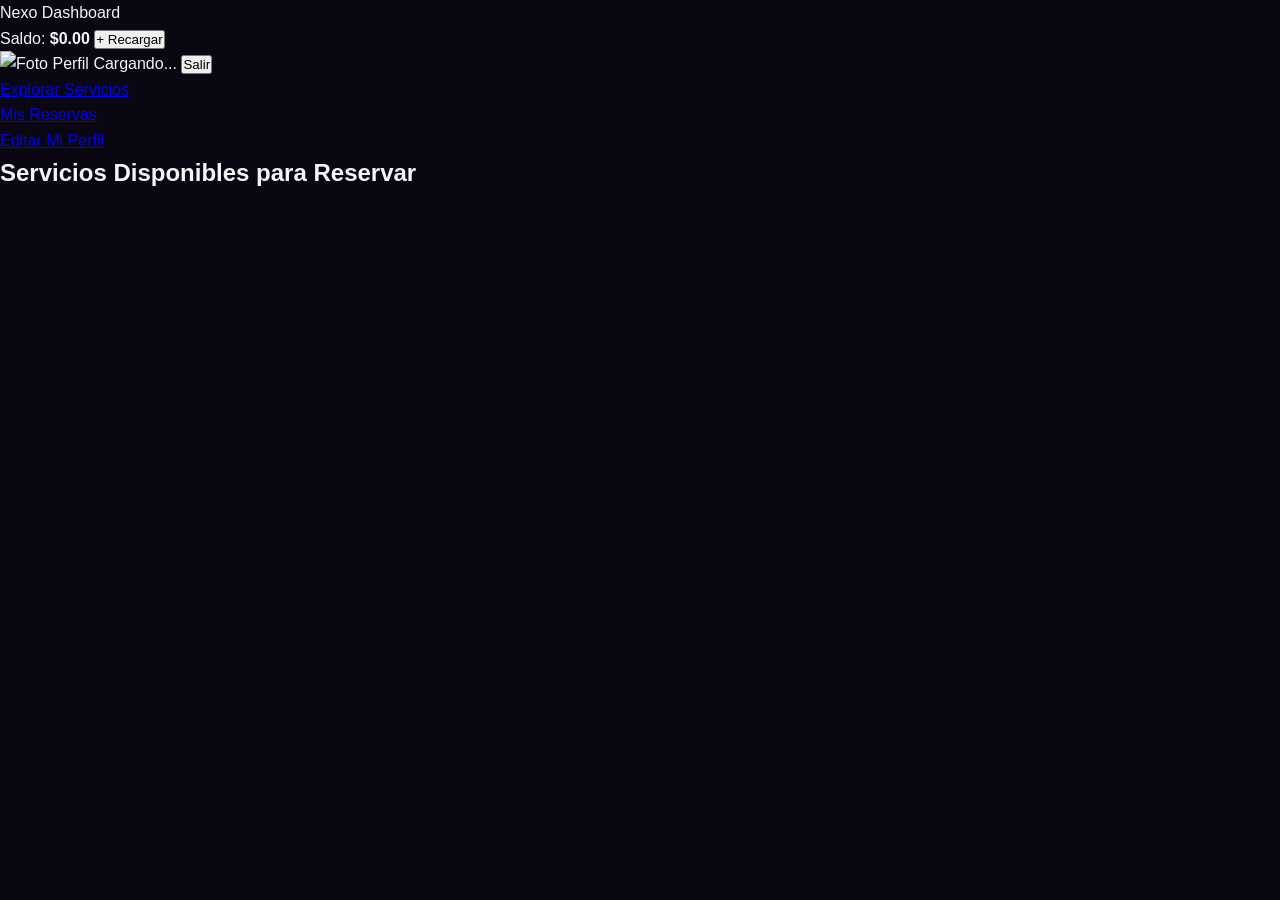
==== panel_control.html @ 5e8a608e "Agrego Html, Css y DOM" ====
<!DOCTYPE html>
<html lang="es">
<head>
  <meta charset="UTF-8">
  <meta name="viewport" content="width=device-width, initial-scale=1.0">
  <title>Nexo | Panel de Control</title>
  <link rel="stylesheet" href="css/styles.css">
  <link rel="stylesheet" href="css/dashboard.css">
</head>
<body>

  <!-- Barra Superior del Panel -->
  <header class="dash-header">
    <div class="logo">Nexo Dashboard</div>
    
    <div class="user-panel-info">
      <!-- Billetera -->
      <div class="wallet-badge">
        <span>Saldo: <strong id="userBalance">$0.00</strong></span>
        <button id="btnRecargar" class="btn-small">+ Recargar</button>
      </div>

      <!-- Foto y Perfil -->
      <div class="user-profile">
        <img id="userAvatar" src="https://via.placeholder.com/40" alt="Foto Perfil" class="avatar">
        <span id="userName">Cargando...</span>
        <button id="btnLogout" class="btn-danger-small">Salir</button>
      </div>
    </div>
  </header>

  <div class="dash-container">
    <!-- Menú Lateral -->
    <aside class="sidebar">
      <ul>
        <li class="active"><a href="#mis-servicios">Explorar Servicios</a></li>
        <li id="menuCrearServicio" class="hidden"><a href="#publicar">+ Publicar Servicio</a></li>
        <li><a href="#mis-reservas">Mis Reservas</a></li>
        <li><a href="#editar-perfil">Editar Mi Perfil</a></li>
      </ul>
    </aside>

    <!-- Contenido Principal Dinámico -->
    <main class="dash-content">
      <!-- Vista de Servicios -->
      <section id="secServicios">
        <h2>Servicios Disponibles para Reservar</h2>
        <div id="gridDashboardServicios" class="grid-servicios"></div>
      </section>

      <!-- Formulario para Prestador (Solo visible si el rol es PRESTADOR) -->
      <section id="secPublicar" class="hidden">
        <h2>Publicar Nuevo Servicio</h2>
        <form id="formNuevoServicio" class="card-form">
          <input type="text" id="servNombre" placeholder="Título del servicio" required>
          <input type="number" id="servPrecio" placeholder="Precio ($)" required>
          <select id="servCategoria" required>
            <option value="Mecánica">Mecánica</option>
            <option value="Desarrollo Web">Desarrollo Web</option>
            <option value="Hogar">Servicios del Hogar</option>
            <option value="Diseño">Diseño y Creatividad</option>
          </select>
          <textarea id="servDesc" placeholder="Descripción detallada del servicio..." required></textarea>
          <label>Subir Imagen del Servicio:</label>
          <input type="file" id="servFoto" accept="image/*">
          <button type="submit" class="btn-primary">Guardar y Publicar</button>
        </form>
      </section>

      <!-- Editar Perfil -->
      <section id="secPerfil" class="hidden">
        <h2>Editar Datos Personales</h2>
        <form id="formPerfil" class="card-form">
          <label>Foto de Perfil:</label>
          <input type="file" id="editAvatar" accept="image/*">
          <input type="text" id="editName" placeholder="Nombre completo">
          <input type="text" id="editPhone" placeholder="Teléfono / Celular">
          <input type="text" id="editAddress" placeholder="Dirección de residencia">
          <input type="password" id="editPassword" placeholder="Nueva Contraseña (opcional)">
          <button type="submit" class="btn-primary">Actualizar Perfil</button>
        </form>
      </section>
    </main>
  </div>

  <script type="module" src="js/dashboardApp.js"></script>
</body>
</html>
---- css/styles.css ----
:root {
  /* Tema Dark & Neon */
  --bg-dark: #0b0712;
  --bg-card: #150f21;
  --bg-card-hover: #1e162e;
  --purple-neon: #a855f7;
  --purple-glow: rgba(168, 85, 247, 0.4);
  --accent-cyan: #06b6d4;
  --text-main: #f3f4f6;
  --text-muted: #9ca3af;
  --border-color: #2e2440;
  --radius: 12px;
  --shadow-neon: 0 0 20px rgba(168, 85, 247, 0.2);
}

* {
  margin: 0;
  padding: 0;
  box-sizing: border-box;
  font-family: 'Plus Jakarta Sans', 'Segoe UI', Tahoma, sans-serif;
}

body {
  background-color: var(--bg-dark);
  color: var(--text-main);
  line-height: 1.6;
}

.hidden { display: none !important; }

/* Botones Neon */
.btn-primary {
  background: linear-gradient(135deg, #a855f7 0%, #7e22ce 100%);
  color: #fff;
  border: none;
  padding: 12px 24px;
  border-radius: var(--radius);
  font-weight: 700;
  cursor: pointer;
  box-shadow: 0 4px 15px var(--purple-glow);
  transition: all 0.3s ease;
}

.btn-primary:hover {
  transform: translateY(-2px);
  box-shadow: 0 6px 25px rgba(168, 85, 247, 0.6);
}

.btn-secondary {
  background: transparent;
  color: var(--purple-neon);
  border: 2px solid var(--purple-neon);
  padding: 10px 22px;
  border-radius: var(--radius);
  font-weight: 600;
  cursor: pointer;
  transition: all 0.3s ease;
}

.btn-secondary:hover {
  background: var(--purple-neon);
  color: #fff;
  box-shadow: 0 0 15px var(--purple-glow);
}

/* Modales Dark */
.modal {
  position: fixed;
  top: 0; left: 0; width: 100%; height: 100%;
  background: rgba(5, 3, 9, 0.85);
  backdrop-filter: blur(8px);
  display: flex; align-items: center; justify-content: center;
  z-index: 1000;
}

.modal-content {
  background: var(--bg-card);
  border: 1px solid var(--border-color);
  padding: 35px;
  border-radius: 16px;
  width: 90%; max-width: 450px;
  position: relative;
  box-shadow: var(--shadow-neon);
}

.close-modal {
  position: absolute; top: 15px; right: 20px;
  font-size: 24px; cursor: pointer; color: var(--text-muted);
}
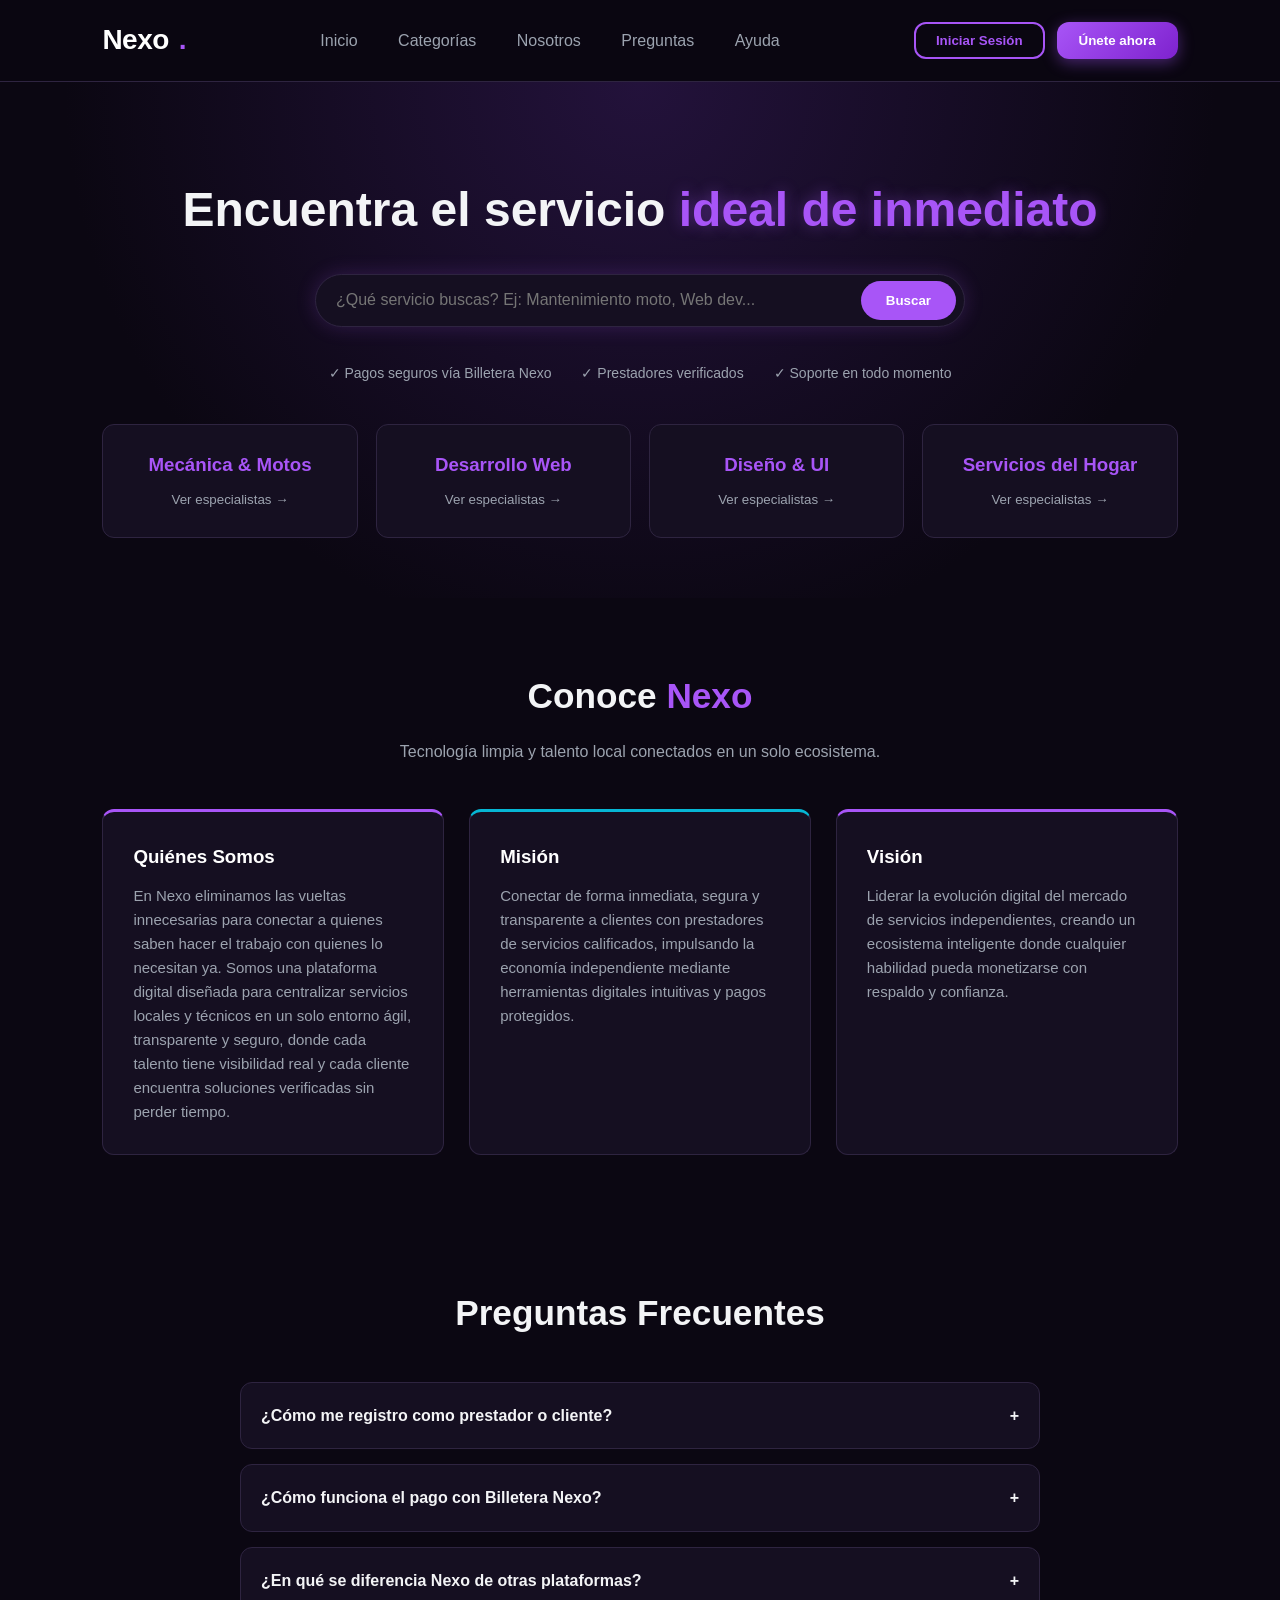
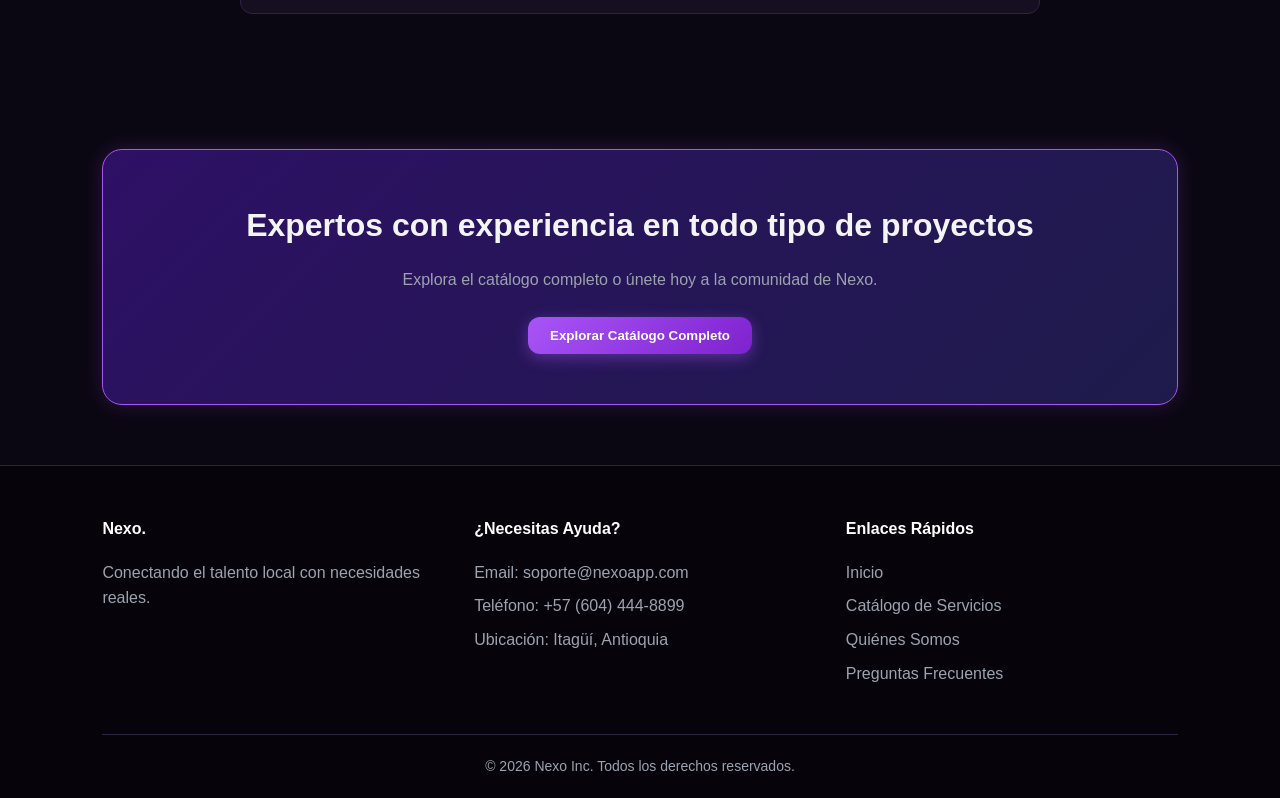
==== commit 70dab081: "Se agrega funciones, Htmls faltantes y Css" ====
--- a/panel_control.html
+++ b/panel_control.html
@@ -3,86 +3,190 @@
 <head>
   <meta charset="UTF-8">
   <meta name="viewport" content="width=device-width, initial-scale=1.0">
-  <title>Nexo | Panel de Control</title>
+  <title>Nexo | Panel de Administración</title>
   <link rel="stylesheet" href="css/styles.css">
-  <link rel="stylesheet" href="css/dashboard.css">
 </head>
 <body>
 
-  <!-- Barra Superior del Panel -->
-  <header class="dash-header">
-    <div class="logo">Nexo Dashboard</div>
-    
-    <div class="user-panel-info">
-      <!-- Billetera -->
-      <div class="wallet-badge">
-        <span>Saldo: <strong id="userBalance">$0.00</strong></span>
-        <button id="btnRecargar" class="btn-small">+ Recargar</button>
-      </div>
-
-      <!-- Foto y Perfil -->
-      <div class="user-profile">
-        <img id="userAvatar" src="https://via.placeholder.com/40" alt="Foto Perfil" class="avatar">
-        <span id="userName">Cargando...</span>
-        <button id="btnLogout" class="btn-danger-small">Salir</button>
-      </div>
+  <header style="background:var(--bg-card); border-bottom:1px solid var(--border-color); padding:16px 6%; display:flex; justify-content:space-between; align-items:center;">
+    <div style="display:flex; align-items:center; gap:15px;">
+      <h2 style="font-weight:900;">Nexo<span style="color:var(--purple-neon);">.</span> <small style="font-size:13px; color:var(--purple-neon); font-weight:600;">ADMIN PANEL</small></h2>
+    </div>
+    <div style="display:flex; align-items:center; gap:15px;">
+      <span id="adminNombreLabel" style="color:var(--text-muted); font-size:14px;"></span>
+      <a href="index.html" class="btn-secondary" style="text-decoration:none; padding:7px 14px; font-size:13px;">Ver Sitio</a>
+      <button class="btn-danger" id="btnAdminLogout" style="padding:7px 14px; font-size:13px;">Cerrar Sesión</button>
     </div>
   </header>
 
-  <div class="dash-container">
-    <!-- Menú Lateral -->
-    <aside class="sidebar">
-      <ul>
-        <li class="active"><a href="#mis-servicios">Explorar Servicios</a></li>
-        <li id="menuCrearServicio" class="hidden"><a href="#publicar">+ Publicar Servicio</a></li>
-        <li><a href="#mis-reservas">Mis Reservas</a></li>
-        <li><a href="#editar-perfil">Editar Mi Perfil</a></li>
-      </ul>
-    </aside>
+  <main style="padding: 40px 6%;">
+    <!-- Métricas -->
+    <div style="display:grid; grid-template-columns:repeat(auto-fit, minmax(200px, 1fr)); gap:20px; margin-bottom:40px;">
+      <div style="background:var(--bg-card); border:1px solid var(--border-color); padding:22px; border-radius:var(--radius);">
+        <small style="color:var(--text-muted);">Usuarios Registrados</small>
+        <h2 id="statUsuarios" style="font-size:2rem; color:var(--purple-neon); margin-top:5px;">0</h2>
+      </div>
+      <div style="background:var(--bg-card); border:1px solid var(--border-color); padding:22px; border-radius:var(--radius);">
+        <small style="color:var(--text-muted);">Servicios Activos</small>
+        <h2 id="statServicios" style="font-size:2rem; color:var(--accent-cyan); margin-top:5px;">0</h2>
+      </div>
+      <div style="background:var(--bg-card); border:1px solid var(--border-color); padding:22px; border-radius:var(--radius);">
+        <small style="color:var(--text-muted);">Reservas Totales</small>
+        <h2 id="statReservas" style="font-size:2rem; color:var(--accent-green); margin-top:5px;">0</h2>
+      </div>
+    </div>
 
-    <!-- Contenido Principal Dinámico -->
-    <main class="dash-content">
-      <!-- Vista de Servicios -->
-      <section id="secServicios">
-        <h2>Servicios Disponibles para Reservar</h2>
-        <div id="gridDashboardServicios" class="grid-servicios"></div>
-      </section>
+    <!-- Gestión de Categorías -->
+    <section style="background:var(--bg-card); border:1px solid var(--border-color); border-radius:var(--radius); padding:25px; margin-bottom:35px;">
+      <h3 style="margin-bottom:15px;">Gestión de Categorías de Servicios</h3>
+      
+      <form id="formNuevaCategoria" style="display:flex; gap:12px; margin-bottom:20px; flex-wrap:wrap;">
+        <input type="text" id="inputNuevaCategoria" placeholder="Ej: Fotografía & Video, Clases Particulares..." required
+               style="flex:1; min-width:240px; padding:10px 14px; border-radius:8px; border:1px solid var(--border-color); background:#0f0919; color:#fff; outline:none;">
+        <button type="submit" class="btn-primary">+ Crear Categoría</button>
+      </form>
 
-      <!-- Formulario para Prestador (Solo visible si el rol es PRESTADOR) -->
-      <section id="secPublicar" class="hidden">
-        <h2>Publicar Nuevo Servicio</h2>
-        <form id="formNuevoServicio" class="card-form">
-          <input type="text" id="servNombre" placeholder="Título del servicio" required>
-          <input type="number" id="servPrecio" placeholder="Precio ($)" required>
-          <select id="servCategoria" required>
-            <option value="Mecánica">Mecánica</option>
-            <option value="Desarrollo Web">Desarrollo Web</option>
-            <option value="Hogar">Servicios del Hogar</option>
-            <option value="Diseño">Diseño y Creatividad</option>
-          </select>
-          <textarea id="servDesc" placeholder="Descripción detallada del servicio..." required></textarea>
-          <label>Subir Imagen del Servicio:</label>
-          <input type="file" id="servFoto" accept="image/*">
-          <button type="submit" class="btn-primary">Guardar y Publicar</button>
-        </form>
-      </section>
+      <div id="listaAdminCategorias" style="display:flex; gap:10px; flex-wrap:wrap;"></div>
+    </section>
 
-      <!-- Editar Perfil -->
-      <section id="secPerfil" class="hidden">
-        <h2>Editar Datos Personales</h2>
-        <form id="formPerfil" class="card-form">
-          <label>Foto de Perfil:</label>
-          <input type="file" id="editAvatar" accept="image/*">
-          <input type="text" id="editName" placeholder="Nombre completo">
-          <input type="text" id="editPhone" placeholder="Teléfono / Celular">
-          <input type="text" id="editAddress" placeholder="Dirección de residencia">
-          <input type="password" id="editPassword" placeholder="Nueva Contraseña (opcional)">
-          <button type="submit" class="btn-primary">Actualizar Perfil</button>
-        </form>
-      </section>
-    </main>
-  </div>
+    <!-- Gestión de Usuarios -->
+    <section style="background:var(--bg-card); border:1px solid var(--border-color); border-radius:var(--radius); padding:25px; margin-bottom:35px; overflow-x:auto;">
+      <h3 style="margin-bottom:18px;">Gestión de Usuarios Registrados</h3>
+      <table style="width:100%; border-collapse:collapse; text-align:left; font-size:14px;">
+        <thead>
+          <tr style="border-bottom:1px solid var(--border-color); color:var(--text-muted);">
+            <th style="padding:10px;">Doc ID</th>
+            <th style="padding:10px;">Usuario</th>
+            <th style="padding:10px;">Nombre Completo</th>
+            <th style="padding:10px;">Correo</th>
+            <th style="padding:10px;">Rol</th>
+            <th style="padding:10px;">Billetera</th>
+            <th style="padding:10px;">Acciones</th>
+          </tr>
+        </thead>
+        <tbody id="tablaAdminUsuarios"></tbody>
+      </table>
+    </section>
 
-  <script type="module" src="js/dashboardApp.js"></script>
+    <!-- Moderación de Servicios -->
+    <section style="background:var(--bg-card); border:1px solid var(--border-color); border-radius:var(--radius); padding:25px; overflow-x:auto;">
+      <h3 style="margin-bottom:18px;">Moderación de Servicios Publicados</h3>
+      <table style="width:100%; border-collapse:collapse; text-align:left; font-size:14px;">
+        <thead>
+          <tr style="border-bottom:1px solid var(--border-color); color:var(--text-muted);">
+            <th style="padding:10px;">ID</th>
+            <th style="padding:10px;">Servicio</th>
+            <th style="padding:10px;">Categoría</th>
+            <th style="padding:10px;">Prestador</th>
+            <th style="padding:10px;">Precio</th>
+            <th style="padding:10px;">Acciones</th>
+          </tr>
+        </thead>
+        <tbody id="tablaAdminServicios"></tbody>
+      </table>
+    </section>
+  </main>
+
+  <script type="module">
+    import { NexoService } from './js/services/NexoService.js';
+
+    document.addEventListener('DOMContentLoaded', () => {
+      const nexoService = new NexoService();
+      const admin = nexoService.obtenerUsuarioSesion();
+
+      // Protección de ruta: solo ADMIN
+      if (!admin || admin.role !== 'ADMIN') {
+        alert('Acceso denegado. Esta sección es exclusiva para Administradores.');
+        window.location.href = 'index.html';
+        return;
+      }
+
+      document.getElementById('adminNombreLabel').textContent = `Hola, ${admin.name} (@${admin.userName})`;
+
+      function cargarDatosAdmin() {
+        const usuarios = nexoService.obtenerUsuarios();
+        const servicios = nexoService.obtenerServicios();
+        const reservas = nexoService.obtenerReservas();
+        const categorias = nexoService.obtenerCategorias();
+
+        document.getElementById('statUsuarios').textContent = usuarios.length;
+        document.getElementById('statServicios').textContent = servicios.length;
+        document.getElementById('statReservas').textContent = reservas.length;
+
+        // Renderizar Categorías
+        document.getElementById('listaAdminCategorias').innerHTML = categorias.map(cat => `
+          <div style="background:#0f0919; border:1px solid var(--border-color); padding:8px 14px; border-radius:50px; display:flex; align-items:center; gap:10px;">
+            <span style="font-size:14px; font-weight:600;">${cat}</span>
+            <button onclick="window.adminBorrarCategoria('${cat}')" style="background:none; border:none; color:var(--accent-red); cursor:pointer; font-weight:bold; font-size:15px;" title="Eliminar">&times;</button>
+          </div>
+        `).join('');
+
+        // Tabla Usuarios
+        document.getElementById('tablaAdminUsuarios').innerHTML = usuarios.map(u => `
+          <tr style="border-bottom:1px solid var(--border-color);">
+            <td style="padding:10px;">${u.docType} ${u.id}</td>
+            <td style="padding:10px;">@${u.userName}</td>
+            <td style="padding:10px;">${u.name} ${u.lastName}</td>
+            <td style="padding:10px;">${u.email}</td>
+            <td style="padding:10px;"><span style="color:var(--purple-neon); font-weight:700;">${u.role}</span></td>
+            <td style="padding:10px; color:var(--accent-green);">$${Number(u.saldoBilletera).toLocaleString()}</td>
+            <td style="padding:10px;">
+              ${u.id !== admin.id ? `<button class="btn-danger" style="padding:4px 10px; font-size:12px;" onclick="window.adminBorrarUsuario('${u.id}')">Eliminar</button>` : '<small style="color:var(--text-muted);">Sesión actual</small>'}
+            </td>
+          </tr>
+        `).join('');
+
+        // Tabla Servicios
+        document.getElementById('tablaAdminServicios').innerHTML = servicios.map(s => `
+          <tr style="border-bottom:1px solid var(--border-color);">
+            <td style="padding:10px;">#${s.idServicio}</td>
+            <td style="padding:10px;">${s.nombreServicio}</td>
+            <td style="padding:10px;">${s.categoriaServicio}</td>
+            <td style="padding:10px;">${s.prestadorNombre}</td>
+            <td style="padding:10px; color:var(--accent-green);">$${Number(s.precioServicio).toLocaleString()}</td>
+            <td style="padding:10px;">
+              <button class="btn-danger" style="padding:4px 10px; font-size:12px;" onclick="window.adminBorrarServicio(${s.idServicio})">Dar de baja</button>
+            </td>
+          </tr>
+        `).join('');
+      }
+
+      document.getElementById('formNuevaCategoria').addEventListener('submit', (e) => {
+        e.preventDefault();
+        const nombre = document.getElementById('inputNuevaCategoria').value;
+        const res = nexoService.agregarCategoria(nombre);
+        alert(res.mensaje);
+        if (res.ok) {
+          document.getElementById('inputNuevaCategoria').value = '';
+          cargarDatosAdmin();
+        }
+      });
+
+      window.adminBorrarCategoria = (nombre) => {
+        if (!confirm(`¿Eliminar la categoría "${nombre}"?`)) return;
+        nexoService.eliminarCategoria(nombre);
+        cargarDatosAdmin();
+      };
+
+      window.adminBorrarUsuario = (id) => {
+        if (!confirm('¿Eliminar este usuario del sistema?')) return;
+        nexoService.eliminarUsuario(id);
+        cargarDatosAdmin();
+      };
+
+      window.adminBorrarServicio = (idServicio) => {
+        if (!confirm('¿Eliminar este servicio del catálogo?')) return;
+        nexoService.eliminarServicio(idServicio);
+        cargarDatosAdmin();
+      };
+
+      document.getElementById('btnAdminLogout').addEventListener('click', () => {
+        nexoService.cerrarSesion();
+        window.location.href = 'index.html';
+      });
+
+      cargarDatosAdmin();
+    });
+  </script>
 </body>
 </html>
--- a/css/styles.css
+++ b/css/styles.css
@@ -1,11 +1,12 @@
 :root {
-  /* Tema Dark & Neon */
   --bg-dark: #0b0712;
   --bg-card: #150f21;
   --bg-card-hover: #1e162e;
   --purple-neon: #a855f7;
   --purple-glow: rgba(168, 85, 247, 0.4);
   --accent-cyan: #06b6d4;
+  --accent-green: #10b981;
+  --accent-red: #ef4444;
   --text-main: #f3f4f6;
   --text-muted: #9ca3af;
   --border-color: #2e2440;
@@ -28,33 +29,38 @@
 
 .hidden { display: none !important; }
 
-/* Botones Neon */
+/* Botones */
 .btn-primary {
   background: linear-gradient(135deg, #a855f7 0%, #7e22ce 100%);
   color: #fff;
   border: none;
-  padding: 12px 24px;
+  padding: 11px 22px;
   border-radius: var(--radius);
   font-weight: 700;
   cursor: pointer;
   box-shadow: 0 4px 15px var(--purple-glow);
-  transition: all 0.3s ease;
-}
-
-.btn-primary:hover {
+  transition: all 0.25s ease;
+}
+
+.btn-primary:hover:not(:disabled) {
   transform: translateY(-2px);
   box-shadow: 0 6px 25px rgba(168, 85, 247, 0.6);
+}
+
+.btn-primary:disabled {
+  opacity: 0.5;
+  cursor: not-allowed;
 }
 
 .btn-secondary {
   background: transparent;
   color: var(--purple-neon);
   border: 2px solid var(--purple-neon);
-  padding: 10px 22px;
+  padding: 9px 20px;
   border-radius: var(--radius);
   font-weight: 600;
   cursor: pointer;
-  transition: all 0.3s ease;
+  transition: all 0.25s ease;
 }
 
 .btn-secondary:hover {
@@ -63,7 +69,181 @@
   box-shadow: 0 0 15px var(--purple-glow);
 }
 
-/* Modales Dark */
+.btn-danger {
+  background: rgba(239, 68, 68, 0.15);
+  color: var(--accent-red);
+  border: 1px solid var(--accent-red);
+  padding: 10px 18px;
+  border-radius: var(--radius);
+  font-weight: 600;
+  cursor: pointer;
+  transition: 0.2s;
+}
+
+.btn-danger:hover {
+  background: var(--accent-red);
+  color: #fff;
+}
+
+/* Formularios Oscuros */
+.form-group {
+  margin-bottom: 14px;
+}
+
+.form-group label {
+  display: block;
+  margin-bottom: 5px;
+  font-size: 13px;
+  color: var(--text-muted);
+  font-weight: 600;
+}
+
+.form-group input,
+.form-group select,
+.form-group textarea {
+  width: 100%;
+  padding: 10px 12px;
+  border-radius: 8px;
+  border: 1px solid var(--border-color);
+  background: #0f0919;
+  color: #fff;
+  font-size: 14px;
+  outline: none;
+  transition: border 0.2s;
+}
+
+.form-group input:focus,
+.form-group select:focus,
+.form-group textarea:focus {
+  border-color: var(--purple-neon);
+}
+
+.form-group input:disabled,
+.form-group select:disabled {
+  opacity: 0.55;
+  cursor: not-allowed;
+  background: #09060f;
+}
+
+.form-grid-2 {
+  display: grid;
+  grid-template-columns: 1fr 1fr;
+  gap: 12px;
+}
+
+/* Cápsula y Dropdown de Usuario estilo Platzi */
+.user-menu-wrapper {
+  position: relative;
+}
+
+.user-pill {
+  display: flex;
+  align-items: center;
+  gap: 10px;
+  background: var(--bg-card);
+  border: 1px solid var(--border-color);
+  padding: 6px 14px 6px 8px;
+  border-radius: 50px;
+  cursor: pointer;
+  transition: 0.25s;
+}
+
+.user-pill:hover {
+  border-color: var(--purple-neon);
+  box-shadow: var(--shadow-neon);
+}
+
+.user-pill img {
+  width: 34px;
+  height: 34px;
+  border-radius: 50%;
+  object-fit: cover;
+  border: 2px solid var(--purple-neon);
+}
+
+.user-pill-balance {
+  background: rgba(16, 185, 129, 0.15);
+  color: var(--accent-green);
+  padding: 3px 10px;
+  border-radius: 20px;
+  font-size: 13px;
+  font-weight: 700;
+}
+
+.user-dropdown {
+  position: absolute;
+  top: 54px;
+  right: 0;
+  width: 280px;
+  background: #181226;
+  border: 1px solid var(--border-color);
+  border-radius: 16px;
+  padding: 18px;
+  box-shadow: 0 15px 35px rgba(0, 0, 0, 0.7), var(--shadow-neon);
+  z-index: 999;
+}
+
+.dropdown-header {
+  border-bottom: 1px solid var(--border-color);
+  padding-bottom: 12px;
+  margin-bottom: 12px;
+}
+
+.dropdown-header h4 {
+  font-size: 16px;
+  color: #fff;
+}
+
+.dropdown-header span {
+  font-size: 12px;
+  color: var(--purple-neon);
+  font-weight: 600;
+}
+
+.dropdown-wallet-box {
+  background: #0f0919;
+  border: 1px solid var(--border-color);
+  border-radius: 10px;
+  padding: 10px 12px;
+  margin-bottom: 12px;
+  display: flex;
+  justify-content: space-between;
+  align-items: center;
+}
+
+.dropdown-list {
+  list-style: none;
+}
+
+.dropdown-list li {
+  padding: 9px 10px;
+  border-radius: 8px;
+  font-size: 14px;
+  color: var(--text-main);
+  cursor: pointer;
+  transition: 0.2s;
+  display: flex;
+  align-items: center;
+  gap: 8px;
+}
+
+.dropdown-list li:hover {
+  background: rgba(168, 85, 247, 0.15);
+  color: var(--purple-neon);
+}
+
+.dropdown-list li.logout-item {
+  margin-top: 8px;
+  border-top: 1px solid var(--border-color);
+  padding-top: 12px;
+  color: var(--accent-red);
+}
+
+.dropdown-list li.logout-item:hover {
+  background: rgba(239, 68, 68, 0.12);
+}
+
+/* Modales */
 .modal {
   position: fixed;
   top: 0; left: 0; width: 100%; height: 100%;
@@ -71,19 +251,55 @@
   backdrop-filter: blur(8px);
   display: flex; align-items: center; justify-content: center;
   z-index: 1000;
+  padding: 15px;
 }
 
 .modal-content {
   background: var(--bg-card);
   border: 1px solid var(--border-color);
-  padding: 35px;
+  padding: 28px;
   border-radius: 16px;
-  width: 90%; max-width: 450px;
+  width: 100%;
+  max-width: 520px;
+  max-height: 90vh;
+  overflow-y: auto;
   position: relative;
   box-shadow: var(--shadow-neon);
 }
 
 .close-modal {
   position: absolute; top: 15px; right: 20px;
-  font-size: 24px; cursor: pointer; color: var(--text-muted);
+  font-size: 26px; cursor: pointer; color: var(--text-muted);
+}
+
+.close-modal:hover { color: #fff; }
+/* Scrollbar personalizado Dark & Neon */
+::-webkit-scrollbar {
+  width: 8px;
+  height: 8px;
+}
+
+::-webkit-scrollbar-track {
+  background: #0b0712;
+  border-radius: 10px;
+}
+
+::-webkit-scrollbar-thumb {
+  background: #2e2440;
+  border-radius: 10px;
+  border: 2px solid #0b0712;
+}
+
+::-webkit-scrollbar-thumb:hover {
+  background: var(--purple-neon);
+}
+
+/* Soporte para Firefox */
+* {
+  scrollbar-width: thin;
+  scrollbar-color: #2e2440 #0b0712;
+}
+
+input[type="date"] {
+  color-scheme: dark;
 }
